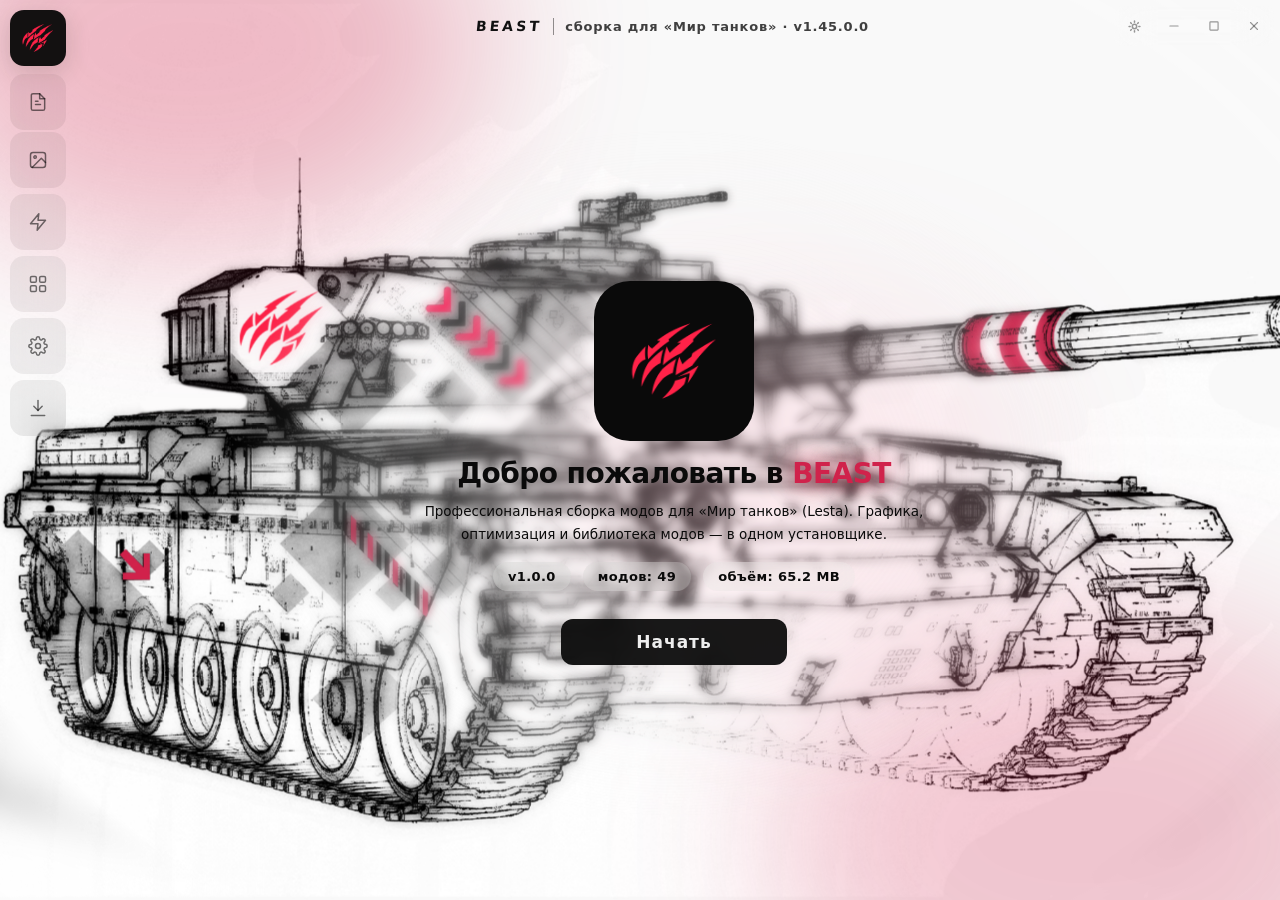
==== index.html @ 68bf8ad7 "Зеркало Pages в /site, редирект с главной страницы на каталог" ====
<!DOCTYPE html>
<html lang="ru">
<head>
<meta charset="utf-8">
<title>BEAST — каталог модов</title>
<meta http-equiv="refresh" content="0; url=./site/">
<link rel="canonical" href="./site/">
<style>
  body{margin:0;min-height:100vh;display:flex;align-items:center;justify-content:center;
    background:#0a0a08;color:#f2f0ea;font:600 16px/1.6 system-ui,-apple-system,Segoe UI,Roboto,sans-serif}
  a{color:#7ec96b}
</style>
</head>
<body>
<p>Каталог сборки BEAST — <a href="./site/">открыть</a></p>
<script>location.replace('./site/');</script>
</body>
</html>
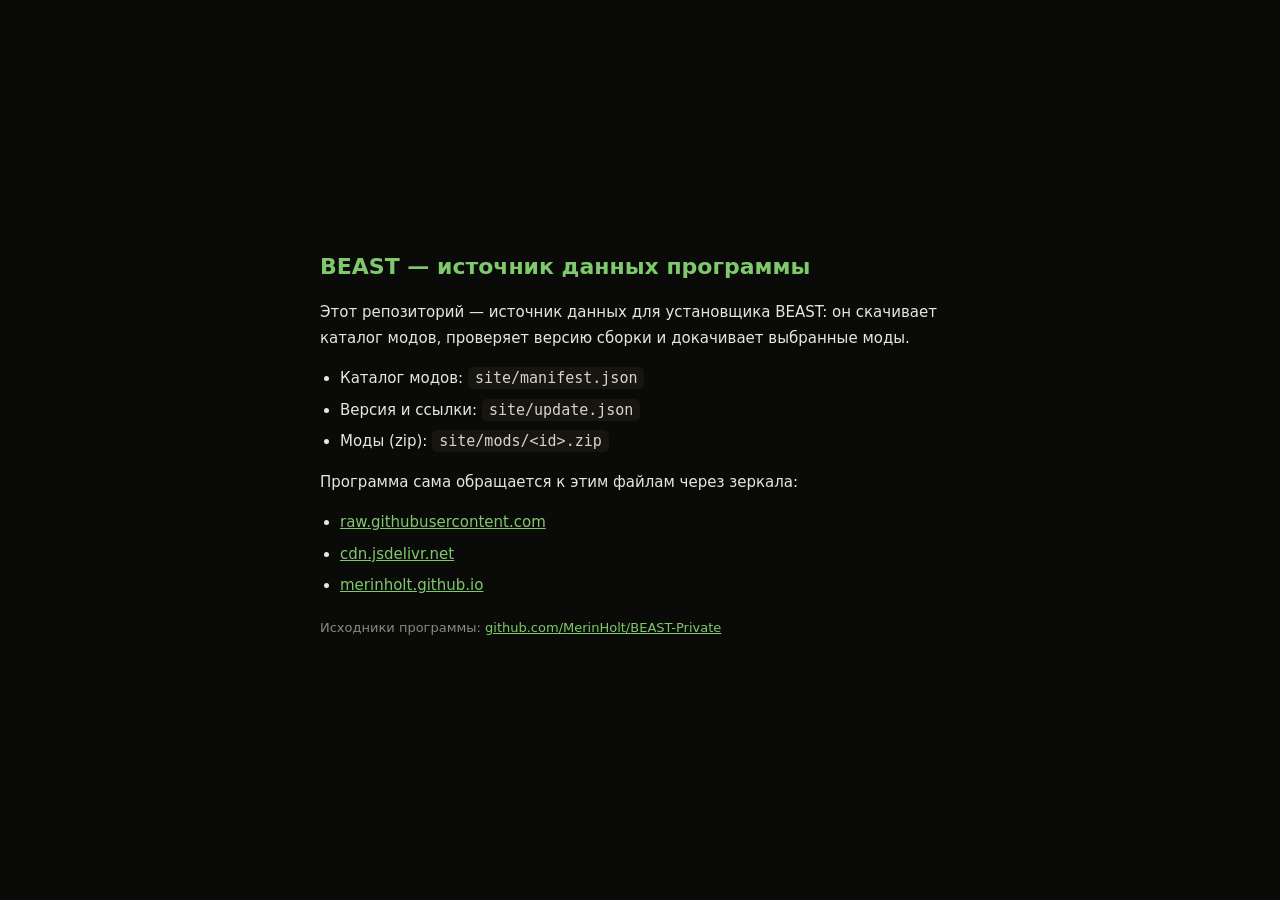
==== commit 11028619: "Только данные программы: manifest, update.json, 60 zip (37 МБ) — без веб-версии приложения" ====
--- a/index.html
+++ b/index.html
@@ -2,17 +2,36 @@
 <html lang="ru">
 <head>
 <meta charset="utf-8">
-<title>BEAST — каталог модов</title>
-<meta http-equiv="refresh" content="0; url=./site/">
-<link rel="canonical" href="./site/">
+<meta name="viewport" content="width=device-width, initial-scale=1">
+<title>BEAST — репозиторий данных</title>
 <style>
   body{margin:0;min-height:100vh;display:flex;align-items:center;justify-content:center;
-    background:#0a0a08;color:#f2f0ea;font:600 16px/1.6 system-ui,-apple-system,Segoe UI,Roboto,sans-serif}
+    background:#0a0a08;color:#e8e6df;font:500 15px/1.7 system-ui,-apple-system,Segoe UI,Roboto,sans-serif}
+  main{max-width:640px;padding:32px 28px}
+  h1{font-size:22px;margin:0 0 14px;color:#7ec96b}
+  code{background:#16150f;padding:2px 7px;border-radius:5px;color:#d7d4c9}
   a{color:#7ec96b}
+  ul{padding-left:20px}li{margin:6px 0}
+  .dim{color:#8b887c;font-size:13px;margin-top:18px}
 </style>
 </head>
 <body>
-<p>Каталог сборки BEAST — <a href="./site/">открыть</a></p>
-<script>location.replace('./site/');</script>
+<main>
+<h1>BEAST — источник данных программы</h1>
+<p>Этот репозиторий — источник данных для установщика BEAST:
+он скачивает каталог модов, проверяет версию сборки и докачивает выбранные моды.</p>
+<ul>
+  <li>Каталог модов: <code>site/manifest.json</code></li>
+  <li>Версия и ссылки: <code>site/update.json</code></li>
+  <li>Моды (zip): <code>site/mods/&lt;id&gt;.zip</code></li>
+</ul>
+<p>Программа сама обращается к этим файлам через зеркала:</p>
+<ul>
+  <li><a href="https://raw.githubusercontent.com/MerinHolt/BEAST/main/site/manifest.json">raw.githubusercontent.com</a></li>
+  <li><a href="https://cdn.jsdelivr.net/gh/MerinHolt/BEAST@main/site/manifest.json">cdn.jsdelivr.net</a></li>
+  <li><a href="https://merinholt.github.io/BEAST/site/manifest.json">merinholt.github.io</a></li>
+</ul>
+<p class="dim">Исходники программы: <a href="https://github.com/MerinHolt/BEAST-Private">github.com/MerinHolt/BEAST-Private</a></p>
+</main>
 </body>
 </html>
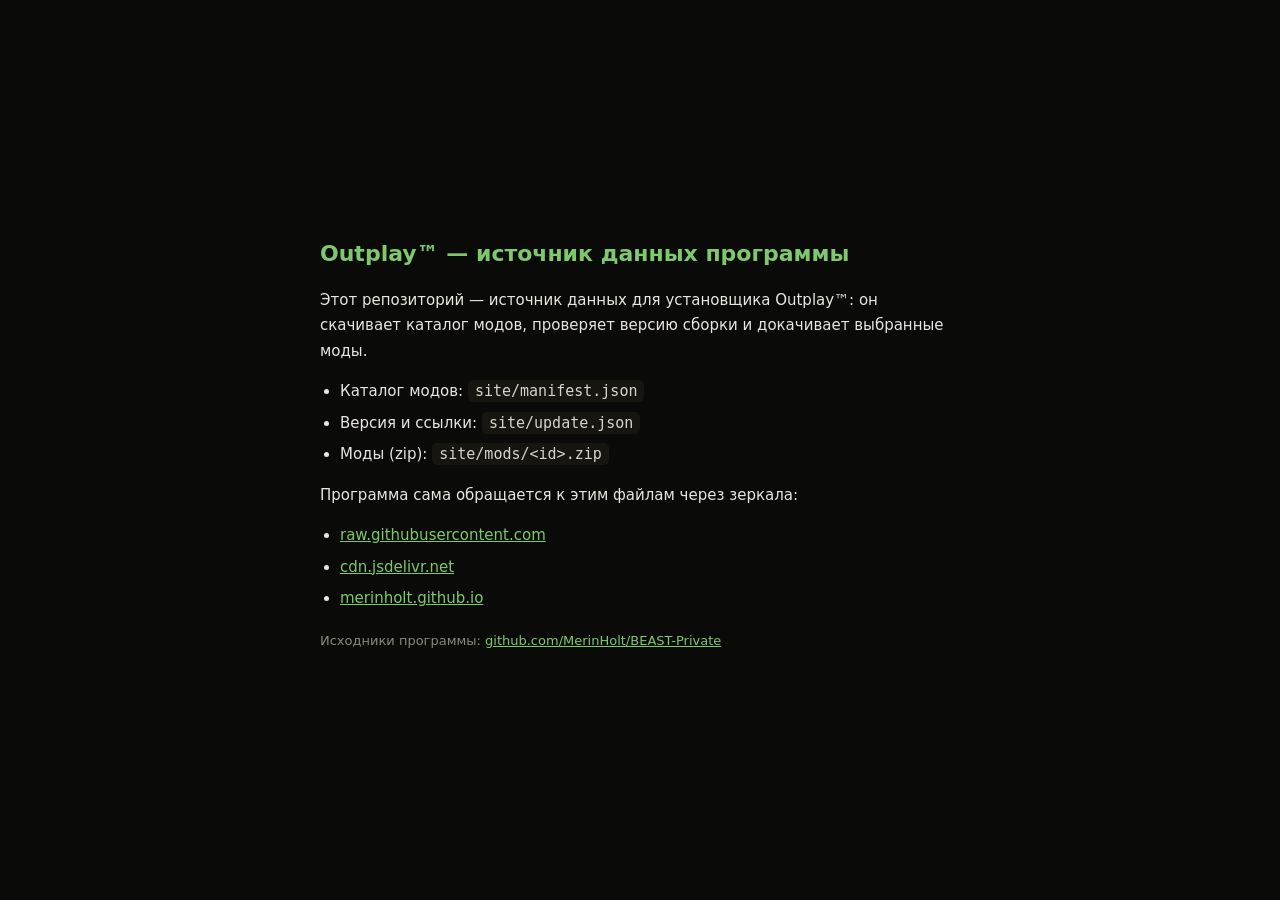
==== commit 26ee24ca: "Каталог Outplay™: 311 zip (1280.2 МБ), manifest/update.json packId=outplay + брендинг страницы (URL-" ====
--- a/index.html
+++ b/index.html
@@ -3,7 +3,7 @@
 <head>
 <meta charset="utf-8">
 <meta name="viewport" content="width=device-width, initial-scale=1">
-<title>BEAST — репозиторий данных</title>
+<title>Outplay™ — репозиторий данных</title>
 <style>
   body{margin:0;min-height:100vh;display:flex;align-items:center;justify-content:center;
     background:#0a0a08;color:#e8e6df;font:500 15px/1.7 system-ui,-apple-system,Segoe UI,Roboto,sans-serif}
@@ -14,11 +14,24 @@
   ul{padding-left:20px}li{margin:6px 0}
   .dim{color:#8b887c;font-size:13px;margin-top:18px}
 </style>
+<!-- Yandex.Metrika counter -->
+<script type="text/javascript">
+    (function(m,e,t,r,i,k,a){
+        m[i]=m[i]||function(){(m[i].a=m[i].a||[]).push(arguments)};
+        m[i].l=1*new Date();
+        for (var j = 0; j < document.scripts.length; j++) {if (document.scripts[j].src === r) { return; }}
+        k=e.createElement(t),a=e.getElementsByTagName(t)[0],k.async=1,k.src=r,a.parentNode.insertBefore(k,a)
+    })(window, document,'script','https://mc.yandex.ru/metrika/tag.js?id=113347031', 'ym');
+
+    ym(113347031, 'init', {ssr:true, webvisor:true, clickmap:true, ecommerce:"dataLayer", referrer: document.referrer, url: location.href, accurateTrackBounce:true, trackLinks:true});
+</script>
+<noscript><div><img src="https://mc.yandex.ru/watch/113347031" style="position:absolute; left:-9999px;" alt="" /></div></noscript>
+<!-- /Yandex.Metrika counter -->
 </head>
 <body>
 <main>
-<h1>BEAST — источник данных программы</h1>
-<p>Этот репозиторий — источник данных для установщика BEAST:
+<h1>Outplay™ — источник данных программы</h1>
+<p>Этот репозиторий — источник данных для установщика Outplay™:
 он скачивает каталог модов, проверяет версию сборки и докачивает выбранные моды.</p>
 <ul>
   <li>Каталог модов: <code>site/manifest.json</code></li>
